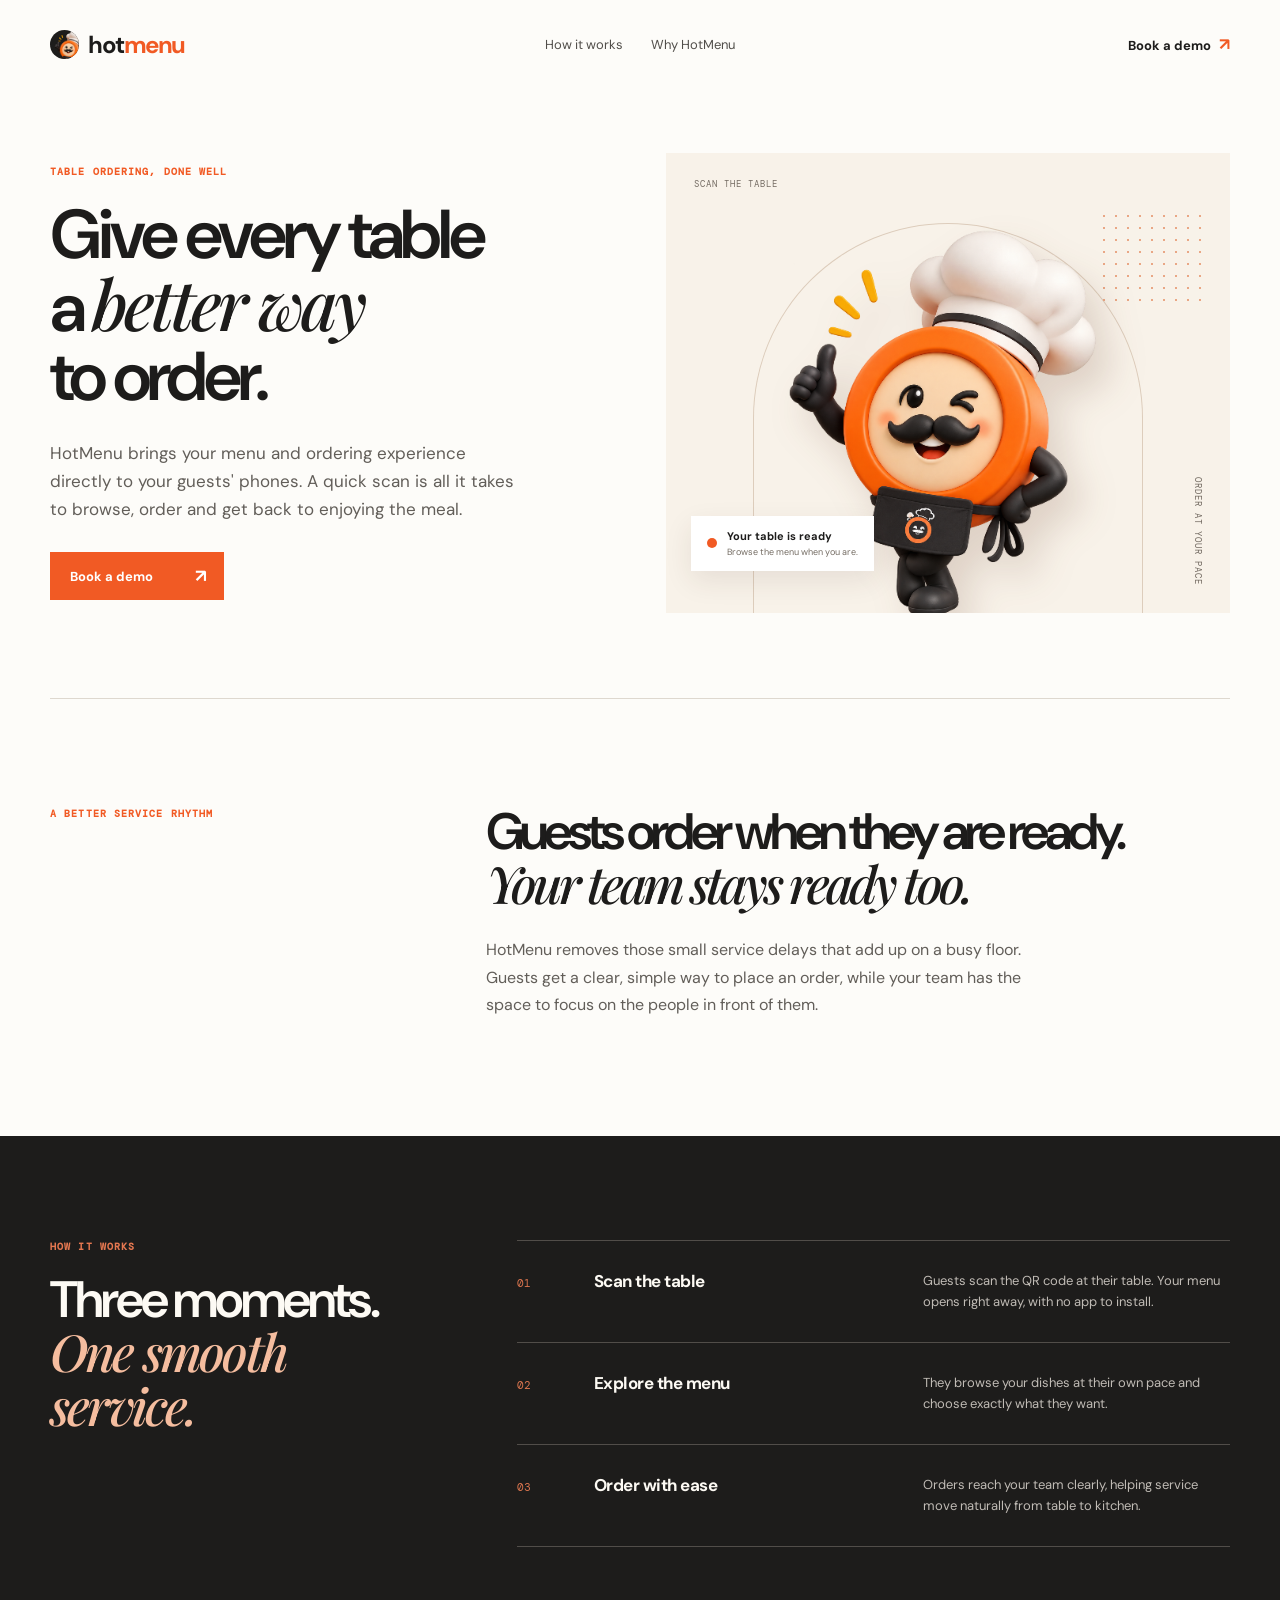
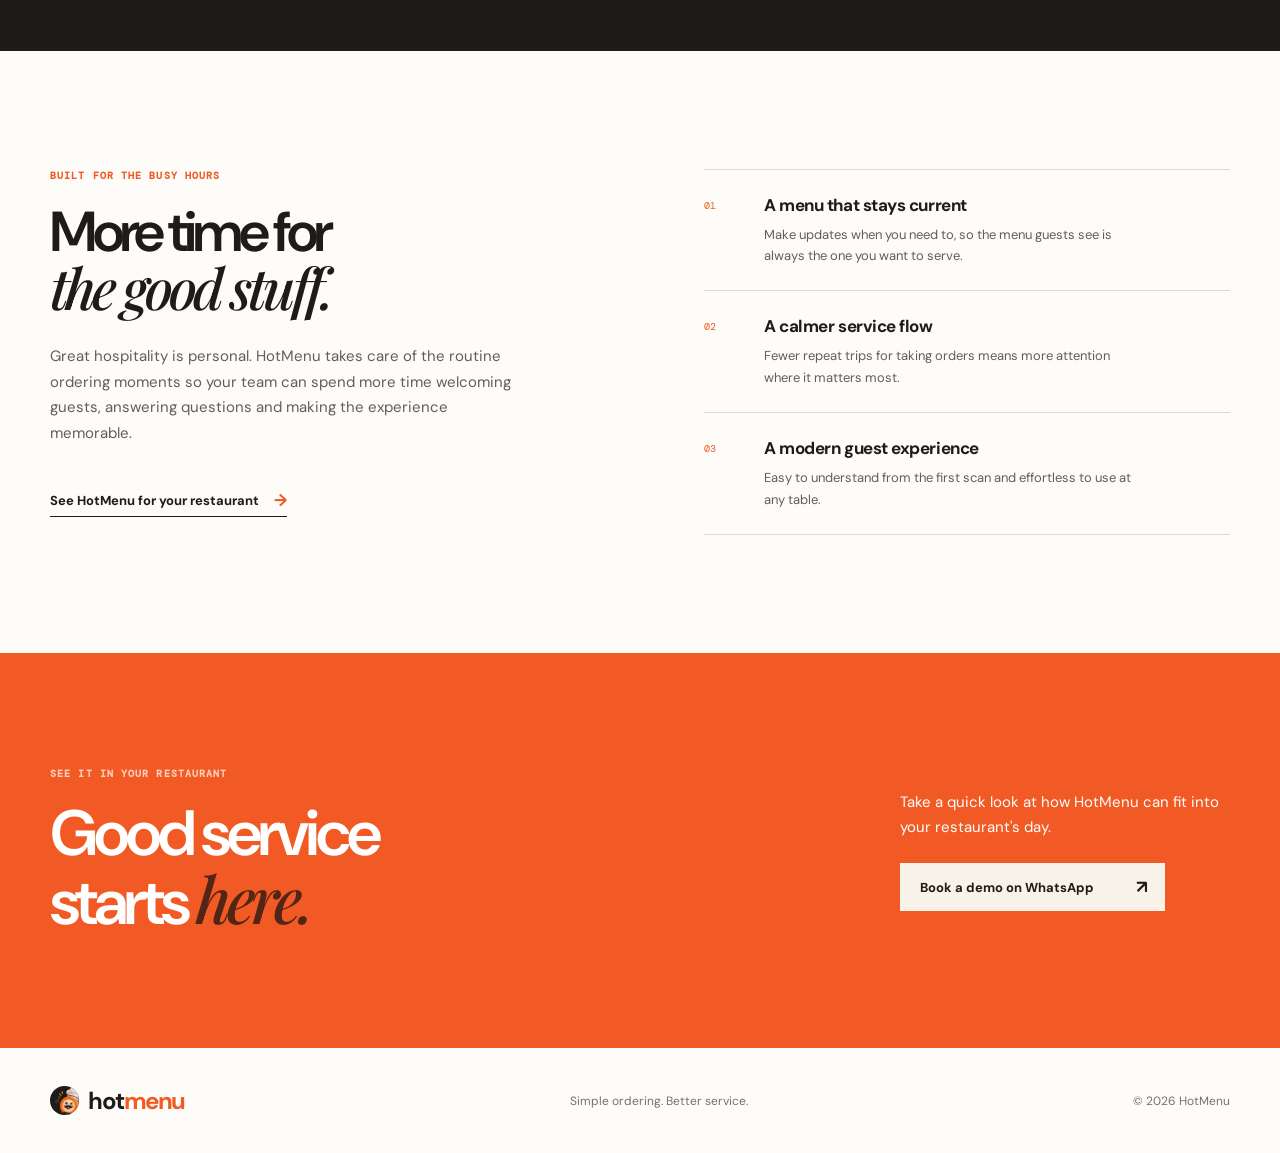
==== index.html @ 8c80491e "First commit of the website" ====
﻿<!doctype html>
<html lang="en">
  <head>
    <meta charset="UTF-8" />
    <meta name="viewport" content="width=device-width, initial-scale=1.0" />
    <meta name="theme-color" content="#f15a24" />
    <meta name="description" content="HotMenu gives restaurants a simpler way to take table orders." />
    <title>HotMenu | Table ordering, made simple</title>
    <link rel="icon" href="favicon_io/favicon.ico" />
    <link rel="apple-touch-icon" href="favicon_io/apple-touch-icon.png" />
    <link rel="stylesheet" href="styles.css" />
  </head>
  <body>
    <header class="site-header">
      <a class="wordmark" href="#top" aria-label="HotMenu home">
        <span class="mark"><img src="favicon_io/android-chrome-192x192.png" alt="" /></span>
        <span>hot<span>menu</span></span>
      </a>
      <nav aria-label="Primary navigation">
        <a href="#how">How it works</a>
        <a href="#why">Why HotMenu</a>
      </nav>
      <a class="nav-cta" href="#demo">Book a demo <span>↗</span></a>
    </header>

    <main id="top">
      <section class="hero wrap">
        <div class="hero-copy">
          <p class="kicker">TABLE ORDERING, DONE WELL</p>
          <h1>Give every table<br />a <i>better way</i><br />to order.</h1>
          <p class="lede">HotMenu brings your menu and ordering experience directly to your guests' phones. A quick scan is all it takes to browse, order and get back to enjoying the meal.</p>
          <a class="button" href="#demo">Book a demo <span>↗</span></a>
        </div>
        <div class="hero-art" aria-label="HotMenu chef mascot">
          <span class="art-label top">SCAN THE TABLE</span>
          <span class="art-label bottom">ORDER AT YOUR PACE</span>
          <div class="arch"></div>
          <div class="dot-grid" aria-hidden="true"></div>
          <img src="favicon_io/android-chrome-512x512.png" alt="" />
          <div class="order-card"><span class="mini-dot"></span><div><b>Your table is ready</b><small>Browse the menu when you are.</small></div></div>
        </div>
      </section>

      <section class="statement wrap">
        <p class="kicker">A BETTER SERVICE RHYTHM</p>
        <div><h2>Guests order when they are ready.<br /><i>Your team stays ready too.</i></h2><p>HotMenu removes those small service delays that add up on a busy floor. Guests get a clear, simple way to place an order, while your team has the space to focus on the people in front of them.</p></div>
      </section>

      <section class="flow" id="how">
        <div class="wrap flow-inner">
          <div class="flow-heading"><p class="kicker">HOW IT WORKS</p><h2>Three moments.<br /><i>One smooth service.</i></h2></div>
          <ol>
            <li><span class="number">01</span><h3>Scan the table</h3><p>Guests scan the QR code at their table. Your menu opens right away, with no app to install.</p></li>
            <li><span class="number">02</span><h3>Explore the menu</h3><p>They browse your dishes at their own pace and choose exactly what they want.</p></li>
            <li><span class="number">03</span><h3>Order with ease</h3><p>Orders reach your team clearly, helping service move naturally from table to kitchen.</p></li>
          </ol>
        </div>
      </section>

      <section class="why wrap" id="why">
        <div class="why-copy"><p class="kicker">BUILT FOR THE BUSY HOURS</p><h2>More time for<br /><i>the good stuff.</i></h2><p>Great hospitality is personal. HotMenu takes care of the routine ordering moments so your team can spend more time welcoming guests, answering questions and making the experience memorable.</p><a class="text-link" href="#demo">See HotMenu for your restaurant <span>→</span></a></div>
        <div class="reason-list">
          <article><span>01</span><div><h3>A menu that stays current</h3><p>Make updates when you need to, so the menu guests see is always the one you want to serve.</p></div></article>
          <article><span>02</span><div><h3>A calmer service flow</h3><p>Fewer repeat trips for taking orders means more attention where it matters most.</p></div></article>
          <article><span>03</span><div><h3>A modern guest experience</h3><p>Easy to understand from the first scan and effortless to use at any table.</p></div></article>
        </div>
      </section>

      <section class="closing" id="demo">
        <div class="wrap closing-inner">
          <div><p class="kicker">SEE IT IN YOUR RESTAURANT</p><h2>Good service<br />starts <i>here.</i></h2></div>
          <div class="closing-action"><p>Take a quick look at how HotMenu can fit into your restaurant's day.</p><a class="button button-cream" href="https://api.whatsapp.com/send?text=Hi%20HotMenu%2C%20I%27d%20like%20to%20book%20a%20demo%20for%20my%20restaurant." target="_blank" rel="noopener">Book a demo on WhatsApp <span>↗</span></a></div>
        </div>
      </section>
    </main>

    <footer class="wrap"><a class="wordmark" href="#top"><span class="mark"><img src="favicon_io/android-chrome-192x192.png" alt="" /></span><span>hot<span>menu</span></span></a><p>Simple ordering. Better service.</p><p>© <span id="year"></span> HotMenu</p></footer>
    <script src="script.js"></script>
  </body>
</html>
---- styles.css ----
﻿@import url('https://fonts.googleapis.com/css2?family=DM+Mono&family=DM+Sans:opsz,wght@9..40,400;9..40,500;9..40,600;9..40,700&family=Playfair+Display:ital,wght@0,500;0,600;1,500;1,600&display=swap');
:root{
    --ink:#1d1c1b;
    --soft-ink:#625e59;
    --orange:#f15a24;
    --orange-dark:#d64616;
    --cream:#f8f2e9;
    --paper:#fdfcf9;
    --line:#ded8cf;
    --mono:'DM Mono',monospace;
    --sans:'DM Sans',Arial,sans-serif;
    --serif:'Playfair Display',Georgia,serif
}
*{box-sizing:border-box}
html{scroll-behavior:smooth}
body{
    margin:0;
    background:var(--paper);
    color:var(--ink);
    font-family:var(--sans);
    font-size:16px
}
.wrap{
    width:min(1180px,calc(100% - 64px));
    margin-inline:auto
}
.site-header{
    width:min(1180px,calc(100% - 64px));
    height:88px;
    margin:auto;
    display:grid;
    grid-template-columns:1fr auto 1fr;
    align-items:center
}
.wordmark{
    display:inline-flex;
    align-items:center;
    gap:9px;
    color:var(--ink);
    font-size:24px;
    font-weight:700;
    letter-spacing:-1.5px;
    text-decoration:none;
    width:max-content
}
.wordmark>span:last-child span{color:var(--orange)}
.mark{
    width:29px;
    height:29px;
    overflow:hidden;
    border-radius:50%;
    background:var(--ink);
    display:grid;
    place-items:center;

}
.mark img{
    width:39px;
    max-width:none;
}.site-header nav{display:flex;gap:28px}.site-header nav a{font-size:13px;color:#514e4a;text-decoration:none}.site-header nav a:hover{color:var(--orange)}.nav-cta{justify-self:end;color:var(--ink);text-decoration:none;font-size:13px;font-weight:700}.nav-cta span{color:var(--orange);font-size:17px;margin-left:5px}.kicker{font-family:var(--mono);font-size:10px;letter-spacing:1.1px;color:var(--orange);font-weight:700;margin:0 0 22px}.hero{min-height:610px;display:grid;grid-template-columns:1fr 1fr;gap:4vw;align-items:center;padding:55px 0 76px}.hero h1,.statement h2,.flow h2,.why h2,.closing h2{margin:0;font-size:clamp(47px,5.4vw,76px);line-height:.99;letter-spacing:-4px;font-weight:600}.hero h1 i,h2 i{font-family:var(--serif);font-weight:500;letter-spacing:-4px}.lede{color:var(--soft-ink);font-size:17px;line-height:1.65;max-width:470px;margin:29px 0}.button{display:inline-flex;align-items:center;justify-content:space-between;gap:42px;padding:15px 17px 15px 20px;background:var(--orange);color:#fff;text-decoration:none;font-size:13px;font-weight:700;transition:background .2s,transform .2s}.button:hover{background:var(--orange-dark);transform:translateY(-2px)}.button span{font-size:18px;line-height:1}.hero-art{height:460px;position:relative;isolation:isolate;overflow:hidden;background:var(--cream)}.arch{height:390px;width:390px;border:1px solid #ddcdbc;border-bottom:0;border-radius:210px 210px 0 0;position:absolute;bottom:0;left:50%;transform:translateX(-50%)}.hero-art img{position:absolute;z-index:2;width:405px;max-width:none;bottom:-10px;left:50%;transform:translateX(-51%);filter:drop-shadow(15px 20px 18px #5f32172b)}.art-label{font-family:var(--mono);font-size:9px;letter-spacing:1px;color:#746c63;position:absolute;z-index:3}.art-label.top{top:25px;left:28px}.art-label.bottom{right:26px;bottom:28px;writing-mode:vertical-rl}.dot-grid{background-image:radial-gradient(#e9a785 1.3px,transparent 1.3px);background-size:12px 12px;width:105px;height:95px;position:absolute;right:27px;top:57px}.order-card{position:absolute;z-index:4;left:25px;bottom:42px;background:#fff;box-shadow:0 10px 28px #3f2a1c18;padding:13px 16px;display:flex;align-items:center;gap:10px}.order-card b,.order-card small{display:block}.order-card b{font-size:11px}.order-card small{font-size:9px;color:#746c63;margin-top:3px}.mini-dot{height:10px;width:10px;border-radius:50%;background:var(--orange)}.statement{padding:108px 0 118px;display:grid;grid-template-columns:1fr 2fr;gap:5vw;border-top:1px solid var(--line)}.statement h2{font-size:clamp(35px,4vw,55px);margin-bottom:24px}.statement>div>p{color:var(--soft-ink);line-height:1.7;max-width:570px;margin:0}.flow{background:var(--ink);color:#fdfaf4;padding:104px 0}.flow-inner{display:grid;grid-template-columns:.82fr 1.55fr;gap:7vw}.flow .kicker{color:#e47750}.flow h2{font-size:clamp(35px,4vw,54px);letter-spacing:-2.8px}.flow h2 i{letter-spacing:-2.8px;color:#f5bd9f}.flow ol{padding:0;margin:0;list-style:none;border-top:1px solid #514d49}.flow li{position:relative;display:grid;grid-template-columns:55px 1fr 1fr;gap:22px;padding:29px 0;border-bottom:1px solid #514d49}.number{font-family:var(--mono);font-size:11px;color:#d9744e;padding-top:6px}.flow h3{font-size:17px;margin:0;letter-spacing:-.5px}.flow li p{font-size:13px;line-height:1.65;margin:0;color:#c0bbb5}.why{padding:118px 0;display:grid;grid-template-columns:1fr 1fr;gap:10vw}.why h2{font-size:clamp(38px,4.4vw,62px);margin-bottom:25px}.why-copy>p:not(.kicker){max-width:465px;color:var(--soft-ink);font-size:15px;line-height:1.7}.text-link{display:inline-flex;gap:15px;align-items:center;margin-top:28px;color:var(--ink);font-size:13px;font-weight:700;text-decoration:none;border-bottom:1px solid var(--ink);padding-bottom:5px}.text-link span{color:var(--orange);font-size:17px}.reason-list{border-top:1px solid var(--line)}.reason-list article{display:grid;grid-template-columns:47px 1fr;gap:13px;padding:24px 0;border-bottom:1px solid var(--line)}.reason-list>article>span{font-family:var(--mono);font-size:10px;color:var(--orange);padding-top:5px}.reason-list h3{font-size:17px;letter-spacing:-.45px;margin:0 0 8px}.reason-list p{font-size:13px;line-height:1.65;color:var(--soft-ink);margin:0;max-width:370px}.closing{background:var(--orange);color:#fff}.closing-inner{min-height:395px;display:flex;justify-content:space-between;align-items:center;gap:8vw}.closing .kicker{color:#fed0bd}.closing h2{font-size:clamp(48px,5vw,70px)}.closing h2 i{color:#522516}.closing-action{max-width:330px}.closing-action p{font-size:15px;line-height:1.65;margin:0 0 24px}.button-cream{background:var(--cream);color:var(--ink)}.button-cream:hover{background:#fff}footer{min-height:105px;display:flex;align-items:center;justify-content:space-between;color:#77716a;font-size:12px}footer p{margin:0}@media(max-width:760px){.wrap,.site-header{width:min(100% - 40px,580px)}.site-header{height:70px;display:flex;justify-content:space-between}.site-header nav{display:none}.wordmark{font-size:22px}.hero{grid-template-columns:1fr;padding:52px 0 66px;gap:46px;min-height:auto}.hero h1,.statement h2,.flow h2,.why h2,.closing h2{letter-spacing:-2.5px}.hero h1 i,h2 i{letter-spacing:-2.5px}.lede{font-size:16px}.hero-art{height:400px}.hero-art img{width:355px}.arch{height:330px;width:330px}.statement{display:block;padding:73px 0}.statement .kicker{margin-bottom:35px}.flow{padding:72px 0}.flow-inner{display:block}.flow-heading{margin-bottom:41px}.flow li{grid-template-columns:40px 1fr;gap:14px}.flow li p{grid-column:2}.why{grid-template-columns:1fr;padding:72px 0;gap:51px}.closing-inner{display:block;padding:68px 0;min-height:0}.closing-action{margin-top:33px}.closing-action p{max-width:290px}footer{min-height:135px;align-items:flex-start;padding:30px 0;flex-wrap:wrap;gap:16px}footer p:nth-of-type(1){width:100%;order:3}}@media(max-width:390px){.hero-art{margin-inline:-20px}.hero h1{font-size:44px}.order-card{left:18px}.art-label.top{left:20px}}
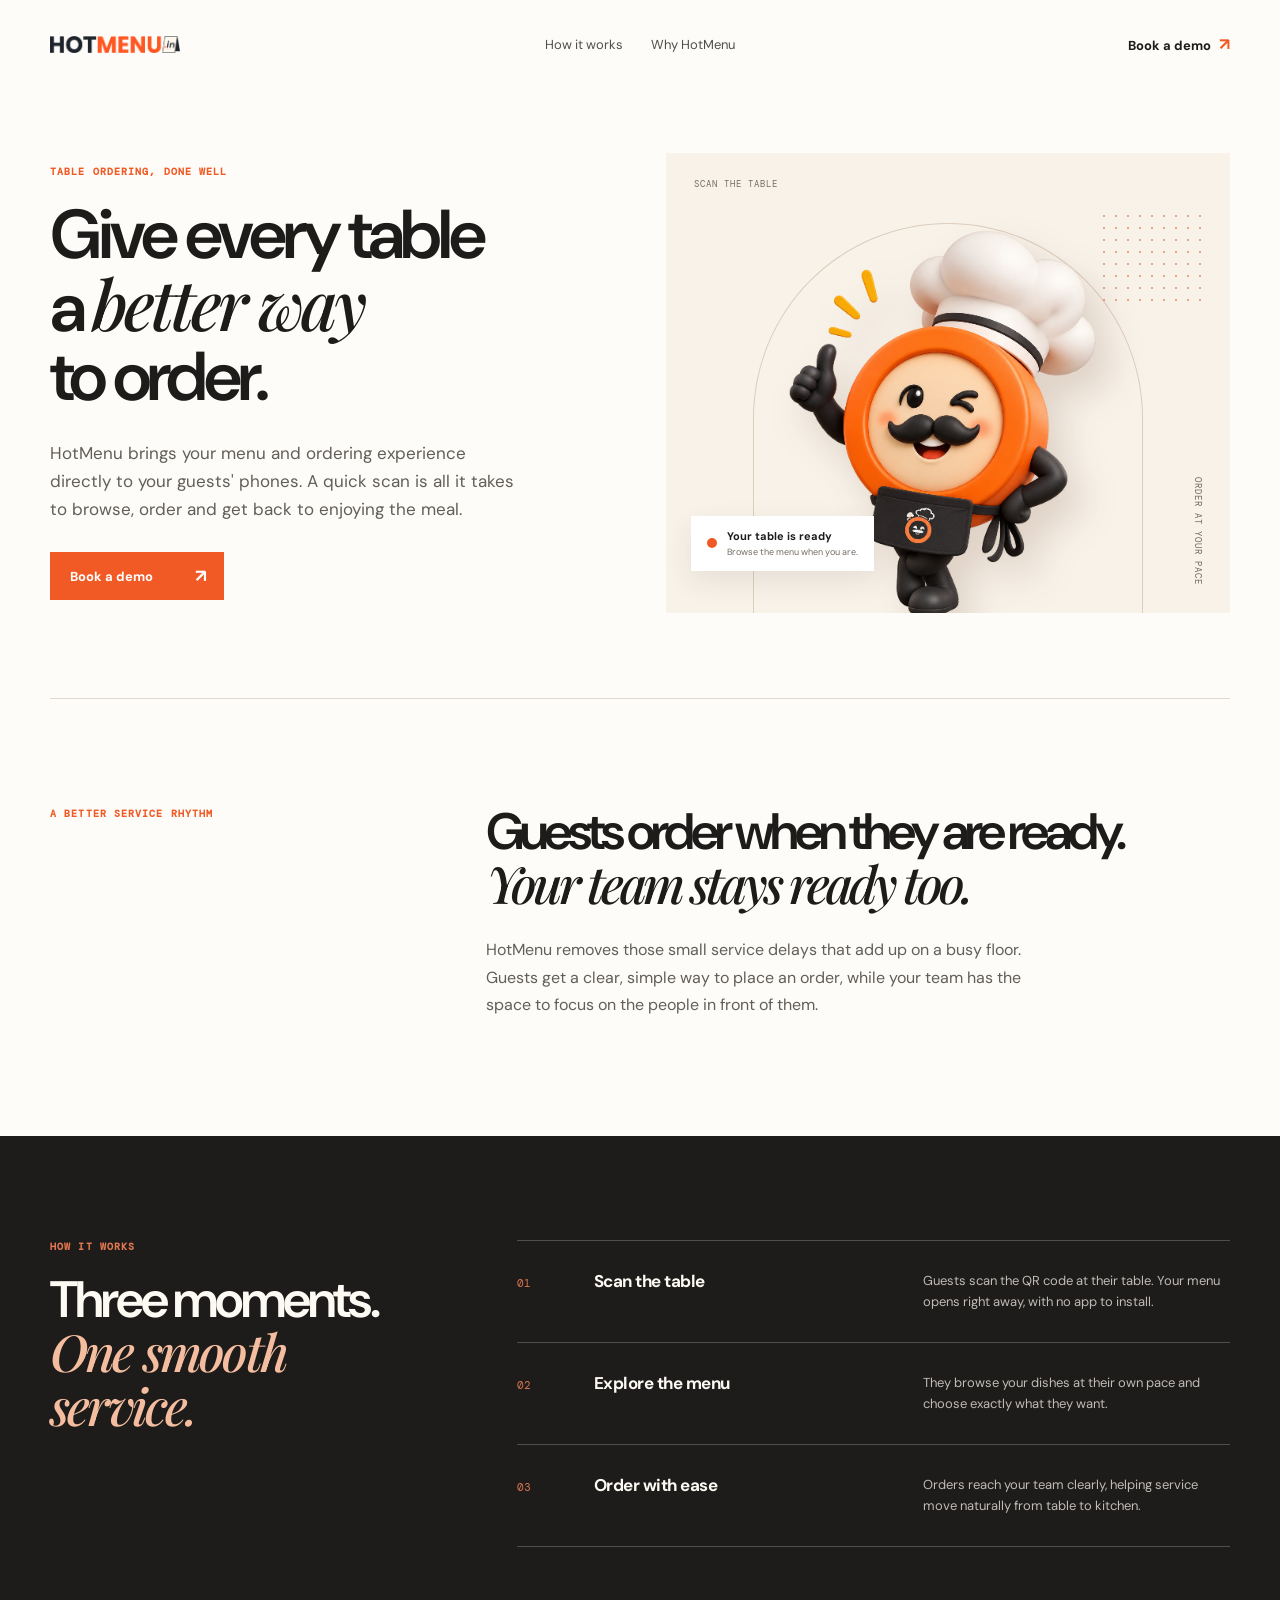
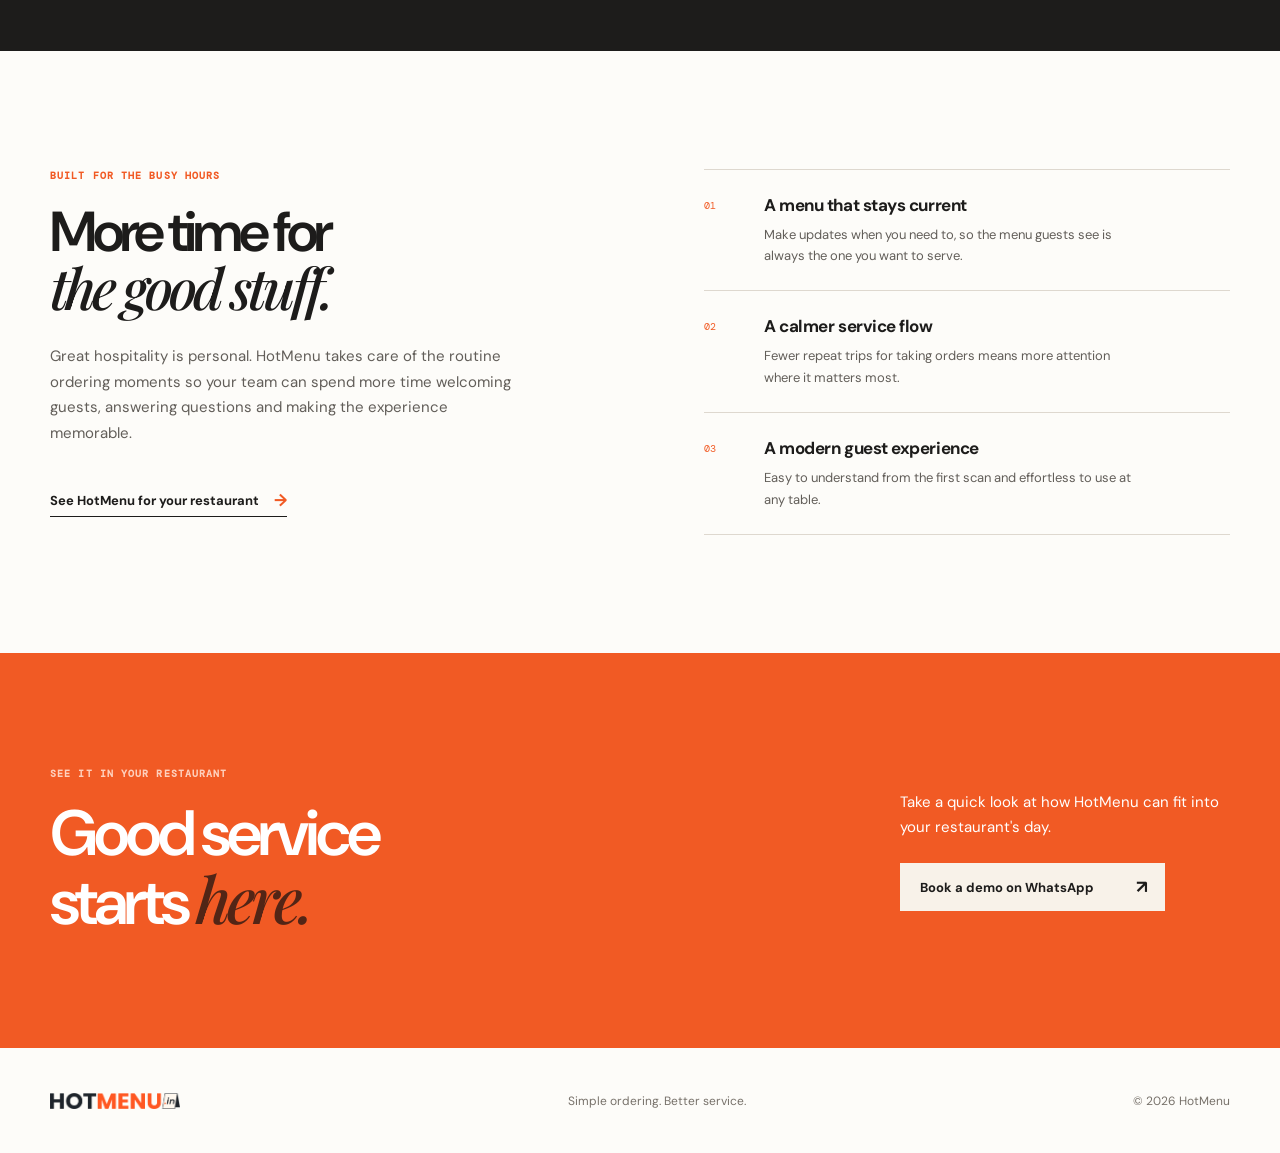
==== commit 012df88a: "Updated the logo in header and footer." ====
--- a/index.html
+++ b/index.html
@@ -1,80 +1,137 @@
 ﻿<!doctype html>
 <html lang="en">
-  <head>
-    <meta charset="UTF-8" />
-    <meta name="viewport" content="width=device-width, initial-scale=1.0" />
-    <meta name="theme-color" content="#f15a24" />
-    <meta name="description" content="HotMenu gives restaurants a simpler way to take table orders." />
-    <title>HotMenu | Table ordering, made simple</title>
-    <link rel="icon" href="favicon_io/favicon.ico" />
-    <link rel="apple-touch-icon" href="favicon_io/apple-touch-icon.png" />
-    <link rel="stylesheet" href="styles.css" />
-  </head>
-  <body>
-    <header class="site-header">
-      <a class="wordmark" href="#top" aria-label="HotMenu home">
-        <span class="mark"><img src="favicon_io/android-chrome-192x192.png" alt="" /></span>
-        <span>hot<span>menu</span></span>
-      </a>
-      <nav aria-label="Primary navigation">
-        <a href="#how">How it works</a>
-        <a href="#why">Why HotMenu</a>
-      </nav>
-      <a class="nav-cta" href="#demo">Book a demo <span>↗</span></a>
-    </header>
 
-    <main id="top">
-      <section class="hero wrap">
-        <div class="hero-copy">
-          <p class="kicker">TABLE ORDERING, DONE WELL</p>
-          <h1>Give every table<br />a <i>better way</i><br />to order.</h1>
-          <p class="lede">HotMenu brings your menu and ordering experience directly to your guests' phones. A quick scan is all it takes to browse, order and get back to enjoying the meal.</p>
-          <a class="button" href="#demo">Book a demo <span>↗</span></a>
+<head>
+  <meta charset="UTF-8" />
+  <meta name="viewport" content="width=device-width, initial-scale=1.0" />
+  <meta name="theme-color" content="#f15a24" />
+  <meta name="description" content="HotMenu gives restaurants a simpler way to take table orders." />
+  <title>HotMenu | Table ordering, made simple</title>
+  <link rel="icon" href="favicon_io/favicon.ico" />
+  <link rel="apple-touch-icon" href="favicon_io/apple-touch-icon.png" />
+  <link rel="stylesheet" href="styles.css" />
+</head>
+
+<body>
+  <header class="site-header">
+    <a class="wordmark" href="#top" aria-label="HotMenu home">
+      <!-- <span class="mark"><img src="favicon_io/android-chrome-192x192.png" alt="" /></span> -->
+      <span><img src="favicon_io/hotmenu.png" class="hotmenu_logo" alt="HOTMENU"></span>
+      <!-- <span>HOT<span>MENU.in</span></span> -->
+    </a>
+    <nav aria-label="Primary navigation">
+      <a href="#how">How it works</a>
+      <a href="#why">Why HotMenu</a>
+    </nav>
+    <a class="nav-cta" href="#demo">Book a demo <span>↗</span></a>
+  </header>
+
+  <main id="top">
+    <section class="hero wrap">
+      <div class="hero-copy">
+        <p class="kicker">TABLE ORDERING, DONE WELL</p>
+        <h1>Give every table<br />a <i>better way</i><br />to order.</h1>
+        <p class="lede">HotMenu brings your menu and ordering experience directly to your guests' phones. A quick scan
+          is all it takes to browse, order and get back to enjoying the meal.</p>
+        <a class="button" href="#demo">Book a demo <span>↗</span></a>
+      </div>
+      <div class="hero-art" aria-label="HotMenu chef mascot">
+        <span class="art-label top">SCAN THE TABLE</span>
+        <span class="art-label bottom">ORDER AT YOUR PACE</span>
+        <div class="arch"></div>
+        <div class="dot-grid" aria-hidden="true"></div>
+        <img src="favicon_io/android-chrome-512x512.png" alt="" />
+        <div class="order-card"><span class="mini-dot"></span>
+          <div><b>Your table is ready</b><small>Browse the menu when you are.</small></div>
         </div>
-        <div class="hero-art" aria-label="HotMenu chef mascot">
-          <span class="art-label top">SCAN THE TABLE</span>
-          <span class="art-label bottom">ORDER AT YOUR PACE</span>
-          <div class="arch"></div>
-          <div class="dot-grid" aria-hidden="true"></div>
-          <img src="favicon_io/android-chrome-512x512.png" alt="" />
-          <div class="order-card"><span class="mini-dot"></span><div><b>Your table is ready</b><small>Browse the menu when you are.</small></div></div>
+      </div>
+    </section>
+
+    <section class="statement wrap">
+      <p class="kicker">A BETTER SERVICE RHYTHM</p>
+      <div>
+        <h2>Guests order when they are ready.<br /><i>Your team stays ready too.</i></h2>
+        <p>HotMenu removes those small service delays that add up on a busy floor. Guests get a clear, simple way to
+          place an order, while your team has the space to focus on the people in front of them.</p>
+      </div>
+    </section>
+
+    <section class="flow" id="how">
+      <div class="wrap flow-inner">
+        <div class="flow-heading">
+          <p class="kicker">HOW IT WORKS</p>
+          <h2>Three moments.<br /><i>One smooth service.</i></h2>
         </div>
-      </section>
+        <ol>
+          <li><span class="number">01</span>
+            <h3>Scan the table</h3>
+            <p>Guests scan the QR code at their table. Your menu opens right away, with no app to install.</p>
+          </li>
+          <li><span class="number">02</span>
+            <h3>Explore the menu</h3>
+            <p>They browse your dishes at their own pace and choose exactly what they want.</p>
+          </li>
+          <li><span class="number">03</span>
+            <h3>Order with ease</h3>
+            <p>Orders reach your team clearly, helping service move naturally from table to kitchen.</p>
+          </li>
+        </ol>
+      </div>
+    </section>
 
-      <section class="statement wrap">
-        <p class="kicker">A BETTER SERVICE RHYTHM</p>
-        <div><h2>Guests order when they are ready.<br /><i>Your team stays ready too.</i></h2><p>HotMenu removes those small service delays that add up on a busy floor. Guests get a clear, simple way to place an order, while your team has the space to focus on the people in front of them.</p></div>
-      </section>
+    <section class="why wrap" id="why">
+      <div class="why-copy">
+        <p class="kicker">BUILT FOR THE BUSY HOURS</p>
+        <h2>More time for<br /><i>the good stuff.</i></h2>
+        <p>Great hospitality is personal. HotMenu takes care of the routine ordering moments so your team can spend more
+          time welcoming guests, answering questions and making the experience memorable.</p><a class="text-link"
+          href="#demo">See HotMenu for your restaurant <span>→</span></a>
+      </div>
+      <div class="reason-list">
+        <article><span>01</span>
+          <div>
+            <h3>A menu that stays current</h3>
+            <p>Make updates when you need to, so the menu guests see is always the one you want to serve.</p>
+          </div>
+        </article>
+        <article><span>02</span>
+          <div>
+            <h3>A calmer service flow</h3>
+            <p>Fewer repeat trips for taking orders means more attention where it matters most.</p>
+          </div>
+        </article>
+        <article><span>03</span>
+          <div>
+            <h3>A modern guest experience</h3>
+            <p>Easy to understand from the first scan and effortless to use at any table.</p>
+          </div>
+        </article>
+      </div>
+    </section>
 
-      <section class="flow" id="how">
-        <div class="wrap flow-inner">
-          <div class="flow-heading"><p class="kicker">HOW IT WORKS</p><h2>Three moments.<br /><i>One smooth service.</i></h2></div>
-          <ol>
-            <li><span class="number">01</span><h3>Scan the table</h3><p>Guests scan the QR code at their table. Your menu opens right away, with no app to install.</p></li>
-            <li><span class="number">02</span><h3>Explore the menu</h3><p>They browse your dishes at their own pace and choose exactly what they want.</p></li>
-            <li><span class="number">03</span><h3>Order with ease</h3><p>Orders reach your team clearly, helping service move naturally from table to kitchen.</p></li>
-          </ol>
+    <section class="closing" id="demo">
+      <div class="wrap closing-inner">
+        <div>
+          <p class="kicker">SEE IT IN YOUR RESTAURANT</p>
+          <h2>Good service<br />starts <i>here.</i></h2>
         </div>
-      </section>
+        <div class="closing-action">
+          <p>Take a quick look at how HotMenu can fit into your restaurant's day.</p><a class="button button-cream"
+            href="https://api.whatsapp.com/send?text=Hi%20HotMenu%2C%20I%27d%20like%20to%20book%20a%20demo%20for%20my%20restaurant."
+            target="_blank" rel="noopener">Book a demo on WhatsApp <span>↗</span></a>
+        </div>
+      </div>
+    </section>
+  </main>
 
-      <section class="why wrap" id="why">
-        <div class="why-copy"><p class="kicker">BUILT FOR THE BUSY HOURS</p><h2>More time for<br /><i>the good stuff.</i></h2><p>Great hospitality is personal. HotMenu takes care of the routine ordering moments so your team can spend more time welcoming guests, answering questions and making the experience memorable.</p><a class="text-link" href="#demo">See HotMenu for your restaurant <span>→</span></a></div>
-        <div class="reason-list">
-          <article><span>01</span><div><h3>A menu that stays current</h3><p>Make updates when you need to, so the menu guests see is always the one you want to serve.</p></div></article>
-          <article><span>02</span><div><h3>A calmer service flow</h3><p>Fewer repeat trips for taking orders means more attention where it matters most.</p></div></article>
-          <article><span>03</span><div><h3>A modern guest experience</h3><p>Easy to understand from the first scan and effortless to use at any table.</p></div></article>
-        </div>
-      </section>
+  <footer class="wrap">
+    <a class="wordmark" href="#top">
+      <span><img src="favicon_io/hotmenu.png" class="hotmenu_logo" alt="HOTMENU"></span>
+    </a>
+    <p>Simple ordering. Better service.</p>
+    <p>© <span id="year"></span> HotMenu</p>
+  </footer>
+  <script src="script.js"></script>
+</body>
 
-      <section class="closing" id="demo">
-        <div class="wrap closing-inner">
-          <div><p class="kicker">SEE IT IN YOUR RESTAURANT</p><h2>Good service<br />starts <i>here.</i></h2></div>
-          <div class="closing-action"><p>Take a quick look at how HotMenu can fit into your restaurant's day.</p><a class="button button-cream" href="https://api.whatsapp.com/send?text=Hi%20HotMenu%2C%20I%27d%20like%20to%20book%20a%20demo%20for%20my%20restaurant." target="_blank" rel="noopener">Book a demo on WhatsApp <span>↗</span></a></div>
-        </div>
-      </section>
-    </main>
-
-    <footer class="wrap"><a class="wordmark" href="#top"><span class="mark"><img src="favicon_io/android-chrome-192x192.png" alt="" /></span><span>hot<span>menu</span></span></a><p>Simple ordering. Better service.</p><p>© <span id="year"></span> HotMenu</p></footer>
-    <script src="script.js"></script>
-  </body>
-</html>
+</html>
--- a/styles.css
+++ b/styles.css
@@ -1,62 +1,623 @@
 ﻿@import url('https://fonts.googleapis.com/css2?family=DM+Mono&family=DM+Sans:opsz,wght@9..40,400;9..40,500;9..40,600;9..40,700&family=Playfair+Display:ital,wght@0,500;0,600;1,500;1,600&display=swap');
-:root{
-    --ink:#1d1c1b;
-    --soft-ink:#625e59;
-    --orange:#f15a24;
-    --orange-dark:#d64616;
-    --cream:#f8f2e9;
-    --paper:#fdfcf9;
-    --line:#ded8cf;
-    --mono:'DM Mono',monospace;
-    --sans:'DM Sans',Arial,sans-serif;
-    --serif:'Playfair Display',Georgia,serif
-}
-*{box-sizing:border-box}
-html{scroll-behavior:smooth}
-body{
-    margin:0;
-    background:var(--paper);
-    color:var(--ink);
-    font-family:var(--sans);
-    font-size:16px
-}
-.wrap{
-    width:min(1180px,calc(100% - 64px));
-    margin-inline:auto
-}
-.site-header{
-    width:min(1180px,calc(100% - 64px));
-    height:88px;
-    margin:auto;
-    display:grid;
-    grid-template-columns:1fr auto 1fr;
-    align-items:center
-}
-.wordmark{
-    display:inline-flex;
-    align-items:center;
-    gap:9px;
-    color:var(--ink);
-    font-size:24px;
-    font-weight:700;
-    letter-spacing:-1.5px;
-    text-decoration:none;
-    width:max-content
-}
-.wordmark>span:last-child span{color:var(--orange)}
-.mark{
-    width:29px;
-    height:29px;
-    overflow:hidden;
-    border-radius:50%;
-    background:var(--ink);
-    display:grid;
-    place-items:center;
-
-}
-.mark img{
-    width:39px;
-    max-width:none;
-}.site-header nav{display:flex;gap:28px}.site-header nav a{font-size:13px;color:#514e4a;text-decoration:none}.site-header nav a:hover{color:var(--orange)}.nav-cta{justify-self:end;color:var(--ink);text-decoration:none;font-size:13px;font-weight:700}.nav-cta span{color:var(--orange);font-size:17px;margin-left:5px}.kicker{font-family:var(--mono);font-size:10px;letter-spacing:1.1px;color:var(--orange);font-weight:700;margin:0 0 22px}.hero{min-height:610px;display:grid;grid-template-columns:1fr 1fr;gap:4vw;align-items:center;padding:55px 0 76px}.hero h1,.statement h2,.flow h2,.why h2,.closing h2{margin:0;font-size:clamp(47px,5.4vw,76px);line-height:.99;letter-spacing:-4px;font-weight:600}.hero h1 i,h2 i{font-family:var(--serif);font-weight:500;letter-spacing:-4px}.lede{color:var(--soft-ink);font-size:17px;line-height:1.65;max-width:470px;margin:29px 0}.button{display:inline-flex;align-items:center;justify-content:space-between;gap:42px;padding:15px 17px 15px 20px;background:var(--orange);color:#fff;text-decoration:none;font-size:13px;font-weight:700;transition:background .2s,transform .2s}.button:hover{background:var(--orange-dark);transform:translateY(-2px)}.button span{font-size:18px;line-height:1}.hero-art{height:460px;position:relative;isolation:isolate;overflow:hidden;background:var(--cream)}.arch{height:390px;width:390px;border:1px solid #ddcdbc;border-bottom:0;border-radius:210px 210px 0 0;position:absolute;bottom:0;left:50%;transform:translateX(-50%)}.hero-art img{position:absolute;z-index:2;width:405px;max-width:none;bottom:-10px;left:50%;transform:translateX(-51%);filter:drop-shadow(15px 20px 18px #5f32172b)}.art-label{font-family:var(--mono);font-size:9px;letter-spacing:1px;color:#746c63;position:absolute;z-index:3}.art-label.top{top:25px;left:28px}.art-label.bottom{right:26px;bottom:28px;writing-mode:vertical-rl}.dot-grid{background-image:radial-gradient(#e9a785 1.3px,transparent 1.3px);background-size:12px 12px;width:105px;height:95px;position:absolute;right:27px;top:57px}.order-card{position:absolute;z-index:4;left:25px;bottom:42px;background:#fff;box-shadow:0 10px 28px #3f2a1c18;padding:13px 16px;display:flex;align-items:center;gap:10px}.order-card b,.order-card small{display:block}.order-card b{font-size:11px}.order-card small{font-size:9px;color:#746c63;margin-top:3px}.mini-dot{height:10px;width:10px;border-radius:50%;background:var(--orange)}.statement{padding:108px 0 118px;display:grid;grid-template-columns:1fr 2fr;gap:5vw;border-top:1px solid var(--line)}.statement h2{font-size:clamp(35px,4vw,55px);margin-bottom:24px}.statement>div>p{color:var(--soft-ink);line-height:1.7;max-width:570px;margin:0}.flow{background:var(--ink);color:#fdfaf4;padding:104px 0}.flow-inner{display:grid;grid-template-columns:.82fr 1.55fr;gap:7vw}.flow .kicker{color:#e47750}.flow h2{font-size:clamp(35px,4vw,54px);letter-spacing:-2.8px}.flow h2 i{letter-spacing:-2.8px;color:#f5bd9f}.flow ol{padding:0;margin:0;list-style:none;border-top:1px solid #514d49}.flow li{position:relative;display:grid;grid-template-columns:55px 1fr 1fr;gap:22px;padding:29px 0;border-bottom:1px solid #514d49}.number{font-family:var(--mono);font-size:11px;color:#d9744e;padding-top:6px}.flow h3{font-size:17px;margin:0;letter-spacing:-.5px}.flow li p{font-size:13px;line-height:1.65;margin:0;color:#c0bbb5}.why{padding:118px 0;display:grid;grid-template-columns:1fr 1fr;gap:10vw}.why h2{font-size:clamp(38px,4.4vw,62px);margin-bottom:25px}.why-copy>p:not(.kicker){max-width:465px;color:var(--soft-ink);font-size:15px;line-height:1.7}.text-link{display:inline-flex;gap:15px;align-items:center;margin-top:28px;color:var(--ink);font-size:13px;font-weight:700;text-decoration:none;border-bottom:1px solid var(--ink);padding-bottom:5px}.text-link span{color:var(--orange);font-size:17px}.reason-list{border-top:1px solid var(--line)}.reason-list article{display:grid;grid-template-columns:47px 1fr;gap:13px;padding:24px 0;border-bottom:1px solid var(--line)}.reason-list>article>span{font-family:var(--mono);font-size:10px;color:var(--orange);padding-top:5px}.reason-list h3{font-size:17px;letter-spacing:-.45px;margin:0 0 8px}.reason-list p{font-size:13px;line-height:1.65;color:var(--soft-ink);margin:0;max-width:370px}.closing{background:var(--orange);color:#fff}.closing-inner{min-height:395px;display:flex;justify-content:space-between;align-items:center;gap:8vw}.closing .kicker{color:#fed0bd}.closing h2{font-size:clamp(48px,5vw,70px)}.closing h2 i{color:#522516}.closing-action{max-width:330px}.closing-action p{font-size:15px;line-height:1.65;margin:0 0 24px}.button-cream{background:var(--cream);color:var(--ink)}.button-cream:hover{background:#fff}footer{min-height:105px;display:flex;align-items:center;justify-content:space-between;color:#77716a;font-size:12px}footer p{margin:0}@media(max-width:760px){.wrap,.site-header{width:min(100% - 40px,580px)}.site-header{height:70px;display:flex;justify-content:space-between}.site-header nav{display:none}.wordmark{font-size:22px}.hero{grid-template-columns:1fr;padding:52px 0 66px;gap:46px;min-height:auto}.hero h1,.statement h2,.flow h2,.why h2,.closing h2{letter-spacing:-2.5px}.hero h1 i,h2 i{letter-spacing:-2.5px}.lede{font-size:16px}.hero-art{height:400px}.hero-art img{width:355px}.arch{height:330px;width:330px}.statement{display:block;padding:73px 0}.statement .kicker{margin-bottom:35px}.flow{padding:72px 0}.flow-inner{display:block}.flow-heading{margin-bottom:41px}.flow li{grid-template-columns:40px 1fr;gap:14px}.flow li p{grid-column:2}.why{grid-template-columns:1fr;padding:72px 0;gap:51px}.closing-inner{display:block;padding:68px 0;min-height:0}.closing-action{margin-top:33px}.closing-action p{max-width:290px}footer{min-height:135px;align-items:flex-start;padding:30px 0;flex-wrap:wrap;gap:16px}footer p:nth-of-type(1){width:100%;order:3}}@media(max-width:390px){.hero-art{margin-inline:-20px}.hero h1{font-size:44px}.order-card{left:18px}.art-label.top{left:20px}}
-
-
+
+:root {
+    --ink: #1d1c1b;
+    --soft-ink: #625e59;
+    --orange: #f15a24;
+    --orange-dark: #d64616;
+    --cream: #f8f2e9;
+    --paper: #fdfcf9;
+    --line: #ded8cf;
+    --mono: 'DM Mono', monospace;
+    --sans: 'DM Sans', Arial, sans-serif;
+    --serif: 'Playfair Display', Georgia, serif
+}
+
+* {
+    box-sizing: border-box
+}
+
+html {
+    scroll-behavior: smooth
+}
+
+body {
+    margin: 0;
+    background: var(--paper);
+    color: var(--ink);
+    font-family: var(--sans);
+    font-size: 16px
+}
+
+.wrap {
+    width: min(1180px, calc(100% - 64px));
+    margin-inline: auto
+}
+
+.site-header {
+    width: min(1180px, calc(100% - 64px));
+    height: 88px;
+    margin: auto;
+    display: grid;
+    grid-template-columns: 1fr auto 1fr;
+    align-items: center
+}
+
+.wordmark {
+    display: inline-flex;
+    align-items: center;
+    gap: 9px;
+    color: var(--ink);
+    font-size: 24px;
+    font-weight: 700;
+    letter-spacing: -1.5px;
+    text-decoration: none;
+    width: max-content
+}
+
+.wordmark>span:last-child span {
+    color: var(--orange)
+}
+
+.mark {
+    width: 29px;
+    height: 29px;
+    overflow: hidden;
+    border-radius: 50%;
+    background: var(--ink);
+    display: grid;
+    place-items: center;
+
+}
+
+.mark img {
+    width: 39px;
+    max-width: none;
+}
+
+.hotmenu_logo {
+    max-width: 130px;
+}
+
+.site-header nav {
+    display: flex;
+    gap: 28px
+}
+
+.site-header nav a {
+    font-size: 13px;
+    color: #514e4a;
+    text-decoration: none
+}
+
+.site-header nav a:hover {
+    color: var(--orange)
+}
+
+.nav-cta {
+    justify-self: end;
+    color: var(--ink);
+    text-decoration: none;
+    font-size: 13px;
+    font-weight: 700
+}
+
+.nav-cta span {
+    color: var(--orange);
+    font-size: 17px;
+    margin-left: 5px
+}
+
+.kicker {
+    font-family: var(--mono);
+    font-size: 10px;
+    letter-spacing: 1.1px;
+    color: var(--orange);
+    font-weight: 700;
+    margin: 0 0 22px
+}
+
+.hero {
+    min-height: 610px;
+    display: grid;
+    grid-template-columns: 1fr 1fr;
+    gap: 4vw;
+    align-items: center;
+    padding: 55px 0 76px
+}
+
+.hero h1,
+.statement h2,
+.flow h2,
+.why h2,
+.closing h2 {
+    margin: 0;
+    font-size: clamp(47px, 5.4vw, 76px);
+    line-height: .99;
+    letter-spacing: -4px;
+    font-weight: 600
+}
+
+.hero h1 i,
+h2 i {
+    font-family: var(--serif);
+    font-weight: 500;
+    letter-spacing: -4px
+}
+
+.lede {
+    color: var(--soft-ink);
+    font-size: 17px;
+    line-height: 1.65;
+    max-width: 470px;
+    margin: 29px 0
+}
+
+.button {
+    display: inline-flex;
+    align-items: center;
+    justify-content: space-between;
+    gap: 42px;
+    padding: 15px 17px 15px 20px;
+    background: var(--orange);
+    color: #fff;
+    text-decoration: none;
+    font-size: 13px;
+    font-weight: 700;
+    transition: background .2s, transform .2s
+}
+
+.button:hover {
+    background: var(--orange-dark);
+    transform: translateY(-2px)
+}
+
+.button span {
+    font-size: 18px;
+    line-height: 1
+}
+
+.hero-art {
+    height: 460px;
+    position: relative;
+    isolation: isolate;
+    overflow: hidden;
+    background: var(--cream)
+}
+
+.arch {
+    height: 390px;
+    width: 390px;
+    border: 1px solid #ddcdbc;
+    border-bottom: 0;
+    border-radius: 210px 210px 0 0;
+    position: absolute;
+    bottom: 0;
+    left: 50%;
+    transform: translateX(-50%)
+}
+
+.hero-art img {
+    position: absolute;
+    z-index: 2;
+    width: 405px;
+    max-width: none;
+    bottom: -10px;
+    left: 50%;
+    transform: translateX(-51%);
+    filter: drop-shadow(15px 20px 18px #5f32172b)
+}
+
+.art-label {
+    font-family: var(--mono);
+    font-size: 9px;
+    letter-spacing: 1px;
+    color: #746c63;
+    position: absolute;
+    z-index: 3
+}
+
+.art-label.top {
+    top: 25px;
+    left: 28px
+}
+
+.art-label.bottom {
+    right: 26px;
+    bottom: 28px;
+    writing-mode: vertical-rl
+}
+
+.dot-grid {
+    background-image: radial-gradient(#e9a785 1.3px, transparent 1.3px);
+    background-size: 12px 12px;
+    width: 105px;
+    height: 95px;
+    position: absolute;
+    right: 27px;
+    top: 57px
+}
+
+.order-card {
+    position: absolute;
+    z-index: 4;
+    left: 25px;
+    bottom: 42px;
+    background: #fff;
+    box-shadow: 0 10px 28px #3f2a1c18;
+    padding: 13px 16px;
+    display: flex;
+    align-items: center;
+    gap: 10px
+}
+
+.order-card b,
+.order-card small {
+    display: block
+}
+
+.order-card b {
+    font-size: 11px
+}
+
+.order-card small {
+    font-size: 9px;
+    color: #746c63;
+    margin-top: 3px
+}
+
+.mini-dot {
+    height: 10px;
+    width: 10px;
+    border-radius: 50%;
+    background: var(--orange)
+}
+
+.statement {
+    padding: 108px 0 118px;
+    display: grid;
+    grid-template-columns: 1fr 2fr;
+    gap: 5vw;
+    border-top: 1px solid var(--line)
+}
+
+.statement h2 {
+    font-size: clamp(35px, 4vw, 55px);
+    margin-bottom: 24px
+}
+
+.statement>div>p {
+    color: var(--soft-ink);
+    line-height: 1.7;
+    max-width: 570px;
+    margin: 0
+}
+
+.flow {
+    background: var(--ink);
+    color: #fdfaf4;
+    padding: 104px 0
+}
+
+.flow-inner {
+    display: grid;
+    grid-template-columns: .82fr 1.55fr;
+    gap: 7vw
+}
+
+.flow .kicker {
+    color: #e47750
+}
+
+.flow h2 {
+    font-size: clamp(35px, 4vw, 54px);
+    letter-spacing: -2.8px
+}
+
+.flow h2 i {
+    letter-spacing: -2.8px;
+    color: #f5bd9f
+}
+
+.flow ol {
+    padding: 0;
+    margin: 0;
+    list-style: none;
+    border-top: 1px solid #514d49
+}
+
+.flow li {
+    position: relative;
+    display: grid;
+    grid-template-columns: 55px 1fr 1fr;
+    gap: 22px;
+    padding: 29px 0;
+    border-bottom: 1px solid #514d49
+}
+
+.number {
+    font-family: var(--mono);
+    font-size: 11px;
+    color: #d9744e;
+    padding-top: 6px
+}
+
+.flow h3 {
+    font-size: 17px;
+    margin: 0;
+    letter-spacing: -.5px
+}
+
+.flow li p {
+    font-size: 13px;
+    line-height: 1.65;
+    margin: 0;
+    color: #c0bbb5
+}
+
+.why {
+    padding: 118px 0;
+    display: grid;
+    grid-template-columns: 1fr 1fr;
+    gap: 10vw
+}
+
+.why h2 {
+    font-size: clamp(38px, 4.4vw, 62px);
+    margin-bottom: 25px
+}
+
+.why-copy>p:not(.kicker) {
+    max-width: 465px;
+    color: var(--soft-ink);
+    font-size: 15px;
+    line-height: 1.7
+}
+
+.text-link {
+    display: inline-flex;
+    gap: 15px;
+    align-items: center;
+    margin-top: 28px;
+    color: var(--ink);
+    font-size: 13px;
+    font-weight: 700;
+    text-decoration: none;
+    border-bottom: 1px solid var(--ink);
+    padding-bottom: 5px
+}
+
+.text-link span {
+    color: var(--orange);
+    font-size: 17px
+}
+
+.reason-list {
+    border-top: 1px solid var(--line)
+}
+
+.reason-list article {
+    display: grid;
+    grid-template-columns: 47px 1fr;
+    gap: 13px;
+    padding: 24px 0;
+    border-bottom: 1px solid var(--line)
+}
+
+.reason-list>article>span {
+    font-family: var(--mono);
+    font-size: 10px;
+    color: var(--orange);
+    padding-top: 5px
+}
+
+.reason-list h3 {
+    font-size: 17px;
+    letter-spacing: -.45px;
+    margin: 0 0 8px
+}
+
+.reason-list p {
+    font-size: 13px;
+    line-height: 1.65;
+    color: var(--soft-ink);
+    margin: 0;
+    max-width: 370px
+}
+
+.closing {
+    background: var(--orange);
+    color: #fff
+}
+
+.closing-inner {
+    min-height: 395px;
+    display: flex;
+    justify-content: space-between;
+    align-items: center;
+    gap: 8vw
+}
+
+.closing .kicker {
+    color: #fed0bd
+}
+
+.closing h2 {
+    font-size: clamp(48px, 5vw, 70px)
+}
+
+.closing h2 i {
+    color: #522516
+}
+
+.closing-action {
+    max-width: 330px
+}
+
+.closing-action p {
+    font-size: 15px;
+    line-height: 1.65;
+    margin: 0 0 24px
+}
+
+.button-cream {
+    background: var(--cream);
+    color: var(--ink)
+}
+
+.button-cream:hover {
+    background: #fff
+}
+
+footer {
+    min-height: 105px;
+    display: flex;
+    align-items: center;
+    justify-content: space-between;
+    color: #77716a;
+    font-size: 12px
+}
+
+footer p {
+    margin: 0
+}
+
+@media(max-width:760px) {
+
+    .wrap,
+    .site-header {
+        width: min(100% - 40px, 580px)
+    }
+
+    .site-header {
+        height: 70px;
+        display: flex;
+        justify-content: space-between
+    }
+
+    .site-header nav {
+        display: none
+    }
+
+    .wordmark {
+        font-size: 22px
+    }
+
+    .hero {
+        grid-template-columns: 1fr;
+        padding: 52px 0 66px;
+        gap: 46px;
+        min-height: auto
+    }
+
+    .hero h1,
+    .statement h2,
+    .flow h2,
+    .why h2,
+    .closing h2 {
+        letter-spacing: -2.5px
+    }
+
+    .hero h1 i,
+    h2 i {
+        letter-spacing: -2.5px
+    }
+
+    .lede {
+        font-size: 16px
+    }
+
+    .hero-art {
+        height: 400px
+    }
+
+    .hero-art img {
+        width: 355px
+    }
+
+    .arch {
+        height: 330px;
+        width: 330px
+    }
+
+    .statement {
+        display: block;
+        padding: 73px 0
+    }
+
+    .statement .kicker {
+        margin-bottom: 35px
+    }
+
+    .flow {
+        padding: 72px 0
+    }
+
+    .flow-inner {
+        display: block
+    }
+
+    .flow-heading {
+        margin-bottom: 41px
+    }
+
+    .flow li {
+        grid-template-columns: 40px 1fr;
+        gap: 14px
+    }
+
+    .flow li p {
+        grid-column: 2
+    }
+
+    .why {
+        grid-template-columns: 1fr;
+        padding: 72px 0;
+        gap: 51px
+    }
+
+    .closing-inner {
+        display: block;
+        padding: 68px 0;
+        min-height: 0
+    }
+
+    .closing-action {
+        margin-top: 33px
+    }
+
+    .closing-action p {
+        max-width: 290px
+    }
+
+    footer {
+        min-height: 135px;
+        align-items: flex-start;
+        padding: 30px 0;
+        flex-wrap: wrap;
+        gap: 16px
+    }
+
+    footer p:nth-of-type(1) {
+        width: 100%;
+        order: 3
+    }
+}
+
+@media(max-width:390px) {
+    .hero-art {
+        margin-inline: -20px
+    }
+
+    .hero h1 {
+        font-size: 44px
+    }
+
+    .order-card {
+        left: 18px
+    }
+
+    .art-label.top {
+        left: 20px
+    }
+}
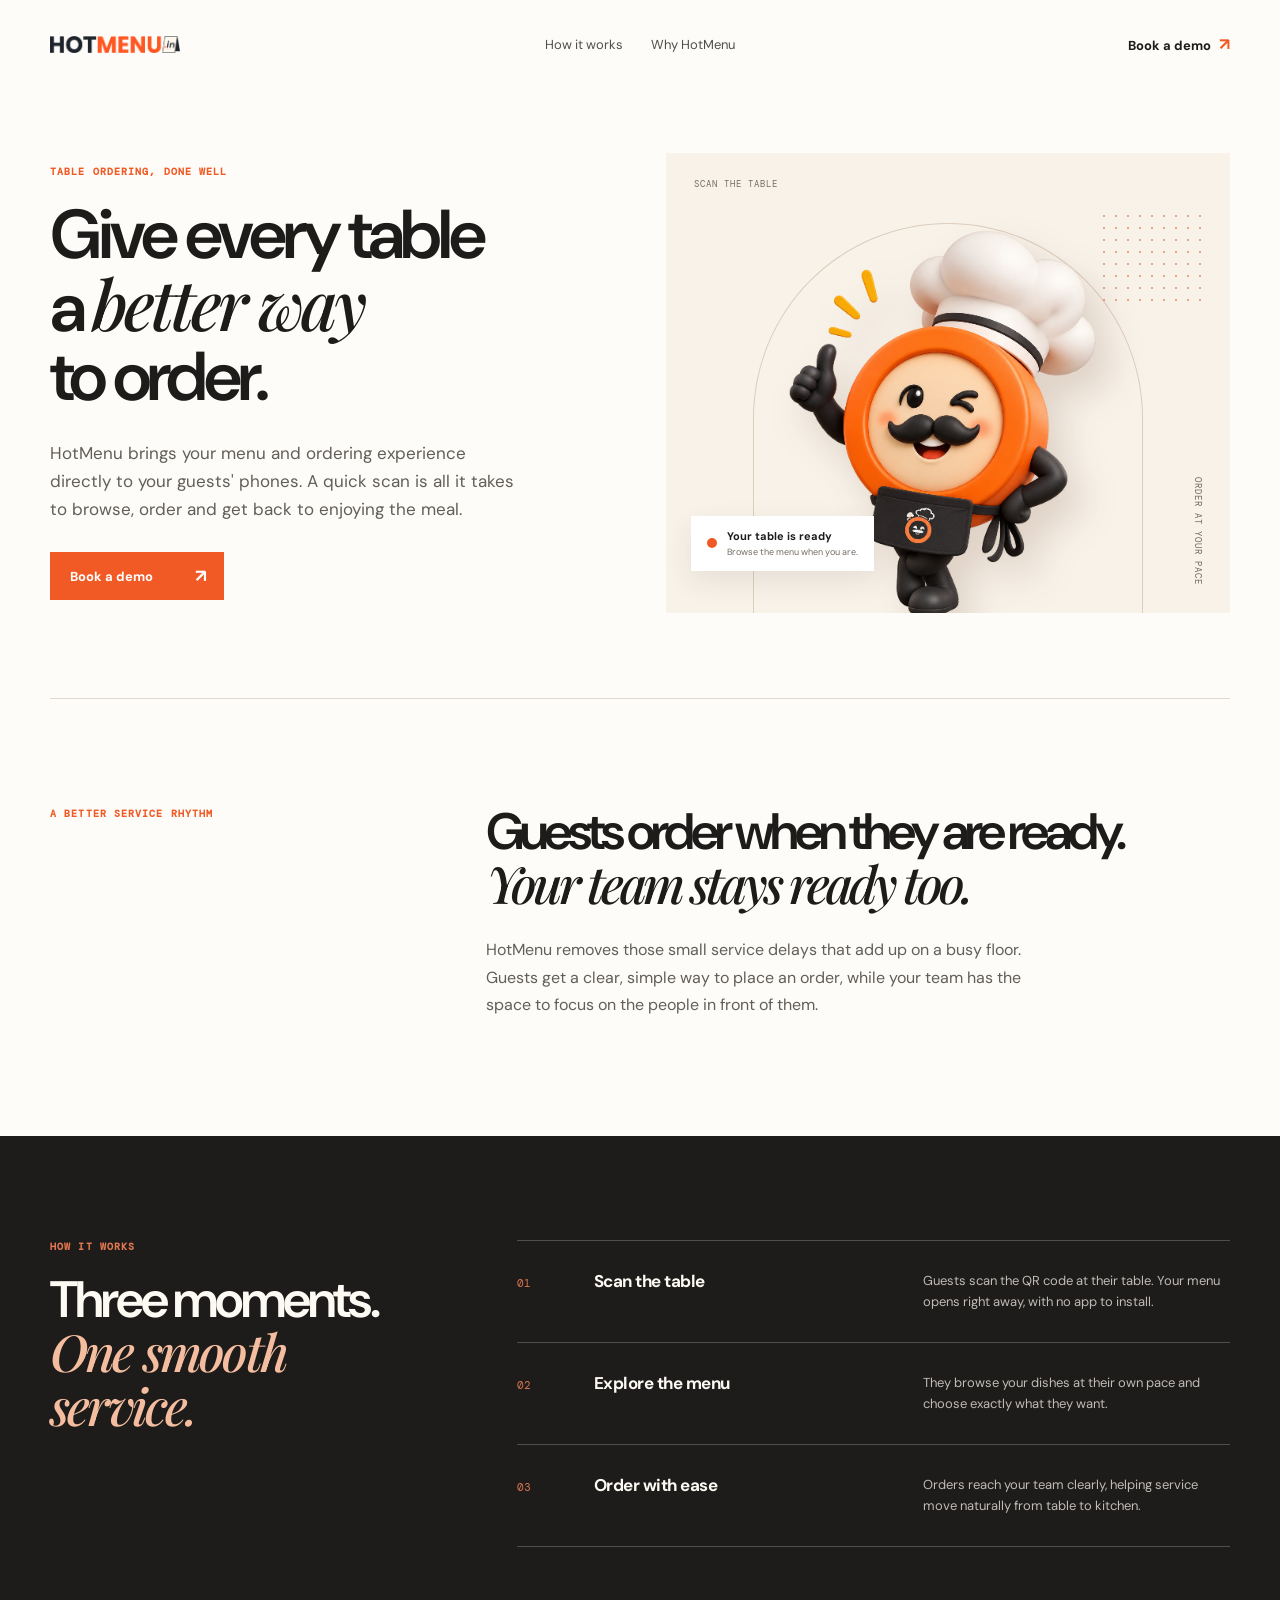
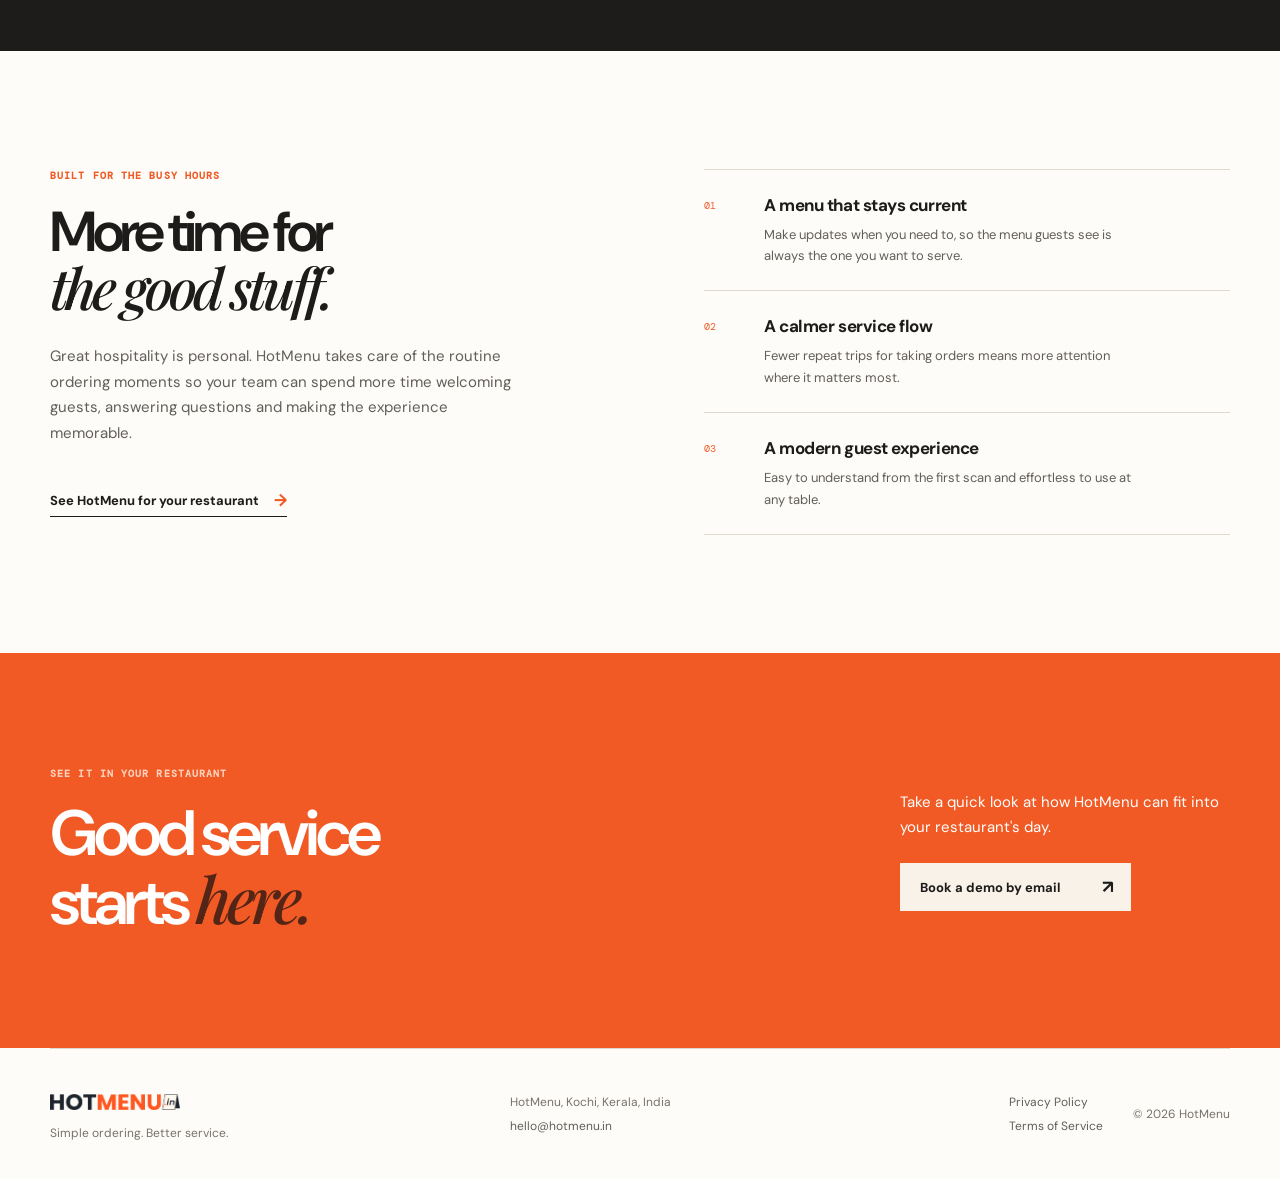
==== commit 08e50a21: "Added privacy policy and terms of service." ====
--- a/index.html
+++ b/index.html
@@ -117,19 +117,29 @@
         </div>
         <div class="closing-action">
           <p>Take a quick look at how HotMenu can fit into your restaurant's day.</p><a class="button button-cream"
-            href="https://api.whatsapp.com/send?text=Hi%20HotMenu%2C%20I%27d%20like%20to%20book%20a%20demo%20for%20my%20restaurant."
-            target="_blank" rel="noopener">Book a demo on WhatsApp <span>↗</span></a>
+            href="mailto:hello@hotmenu.in?subject=Book%20a%20HotMenu%20demo&amp;body=Hi%20HotMenu%2C%20I%27d%20like%20to%20book%20a%20demo%20for%20my%20restaurant.">Book
+            a demo by email <span>↗</span></a>
         </div>
       </div>
     </section>
   </main>
 
   <footer class="wrap">
-    <a class="wordmark" href="#top">
-      <span><img src="favicon_io/hotmenu.png" class="hotmenu_logo" alt="HOTMENU"></span>
-    </a>
-    <p>Simple ordering. Better service.</p>
-    <p>© <span id="year"></span> HotMenu</p>
+    <div class="footer-brand">
+      <a class="wordmark" href="#top" aria-label="HotMenu home">
+        <span><img src="favicon_io/hotmenu.png" class="hotmenu_logo" alt="HOTMENU"></span>
+      </a>
+      <p>Simple ordering. Better service.</p>
+    </div>
+    <div class="footer-contact">
+      <p>HotMenu, Kochi, Kerala, India</p>
+      <a href="mailto:hello@hotmenu.in">hello@hotmenu.in</a>
+    </div>
+    <nav class="footer-links" aria-label="Legal">
+      <a href="privacy-policy.html">Privacy Policy</a>
+      <a href="terms-of-service.html">Terms of Service</a>
+    </nav>
+    <p class="copyright">© <span id="year"></span> HotMenu</p>
   </footer>
   <script src="script.js"></script>
 </body>
--- a/styles.css
+++ b/styles.css
@@ -470,16 +470,102 @@
 }
 
 footer {
-    min-height: 105px;
-    display: flex;
+    min-height: 130px;
+    display: grid;
+    grid-template-columns: 1.1fr 1.2fr auto auto;
     align-items: center;
-    justify-content: space-between;
+    gap: 30px;
+    border-top: 1px solid var(--line);
     color: #77716a;
     font-size: 12px
 }
 
-footer p {
+footer p,
+footer a {
     margin: 0
+}
+
+.footer-brand p {
+    margin-top: 8px
+}
+
+.footer-contact,
+.footer-links {
+    display: grid;
+    gap: 8px
+}
+
+.footer-contact a,
+.footer-links a {
+    color: var(--soft-ink);
+    text-decoration: none
+}
+
+.footer-contact a:hover,
+.footer-links a:hover {
+    color: var(--orange-dark)
+}
+
+.footer-links {
+    justify-items: start
+}
+
+.copyright {
+    white-space: nowrap
+}
+
+.legal-page {
+    width: min(820px, calc(100% - 64px));
+    margin: 0 auto;
+    padding: 82px 0 110px
+}
+
+.legal-page h1 {
+    margin: 0 0 18px;
+    font-size: clamp(42px, 6vw, 68px);
+    line-height: 1;
+    letter-spacing: -3px;
+    font-weight: 600
+}
+
+.legal-updated {
+    color: var(--soft-ink);
+    font-size: 13px;
+    margin: 0 0 38px
+}
+
+.legal-intro {
+    color: var(--soft-ink);
+    font-size: 18px;
+    line-height: 1.7;
+    padding-bottom: 30px;
+    border-bottom: 1px solid var(--line)
+}
+
+.legal-content h2 {
+    margin: 38px 0 12px;
+    font-size: 22px;
+    letter-spacing: -.5px
+}
+
+.legal-content h3 {
+    margin: 24px 0 8px;
+    font-size: 16px
+}
+
+.legal-content p,
+.legal-content li {
+    color: var(--soft-ink);
+    font-size: 15px;
+    line-height: 1.75
+}
+
+.legal-content ul {
+    padding-left: 22px
+}
+
+.legal-content a {
+    color: var(--orange-dark)
 }
 
 @media(max-width:760px) {
@@ -591,16 +677,31 @@
     }
 
     footer {
-        min-height: 135px;
-        align-items: flex-start;
-        padding: 30px 0;
-        flex-wrap: wrap;
-        gap: 16px
-    }
-
-    footer p:nth-of-type(1) {
-        width: 100%;
-        order: 3
+        grid-template-columns: 1fr auto;
+        align-items: start;
+        padding: 28px 0;
+        gap: 24px 16px
+    }
+
+    .footer-contact {
+        grid-column: 1;
+        grid-row: 2
+    }
+
+    .footer-links {
+        grid-column: 2;
+        grid-row: 1 / span 2;
+        justify-self: end
+    }
+
+    .copyright {
+        grid-column: 1 / -1;
+        grid-row: 3
+    }
+
+    .legal-page {
+        width: min(100% - 40px, 580px);
+        padding: 58px 0 76px
     }
 }
 
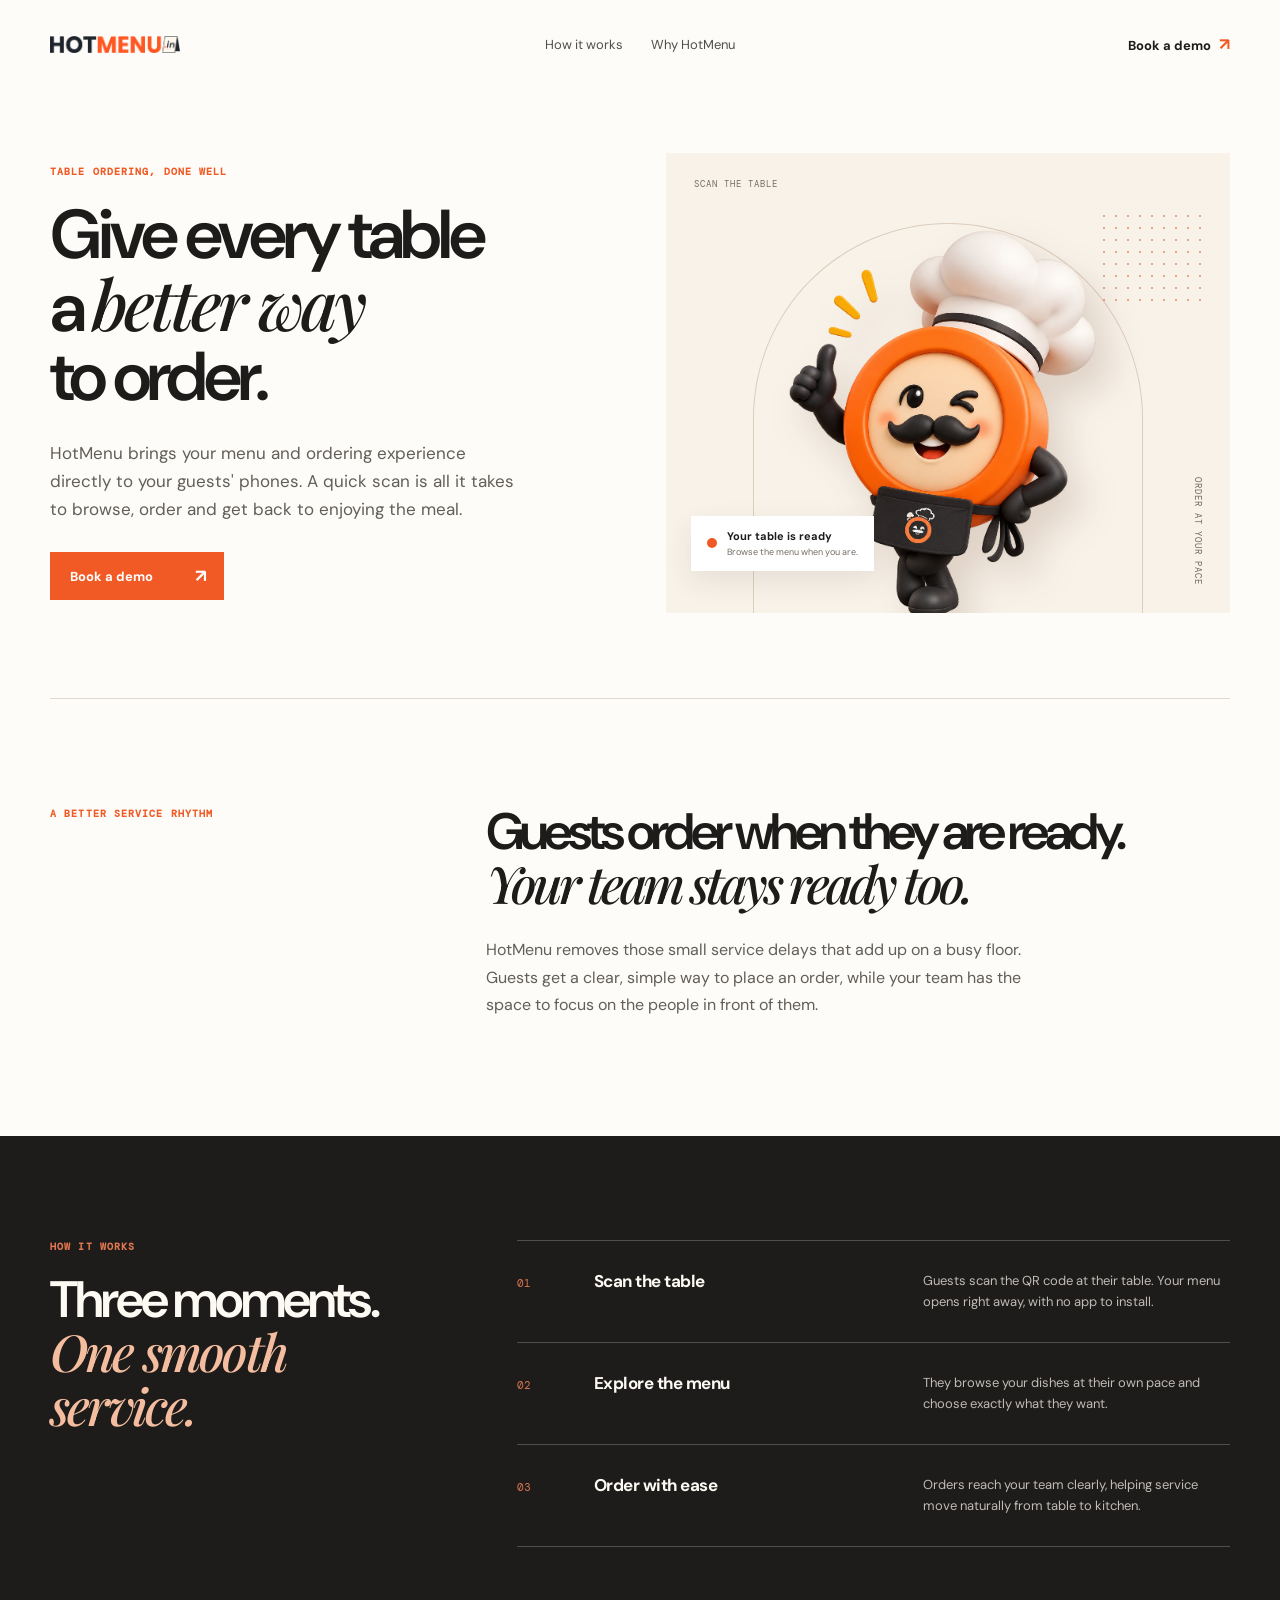
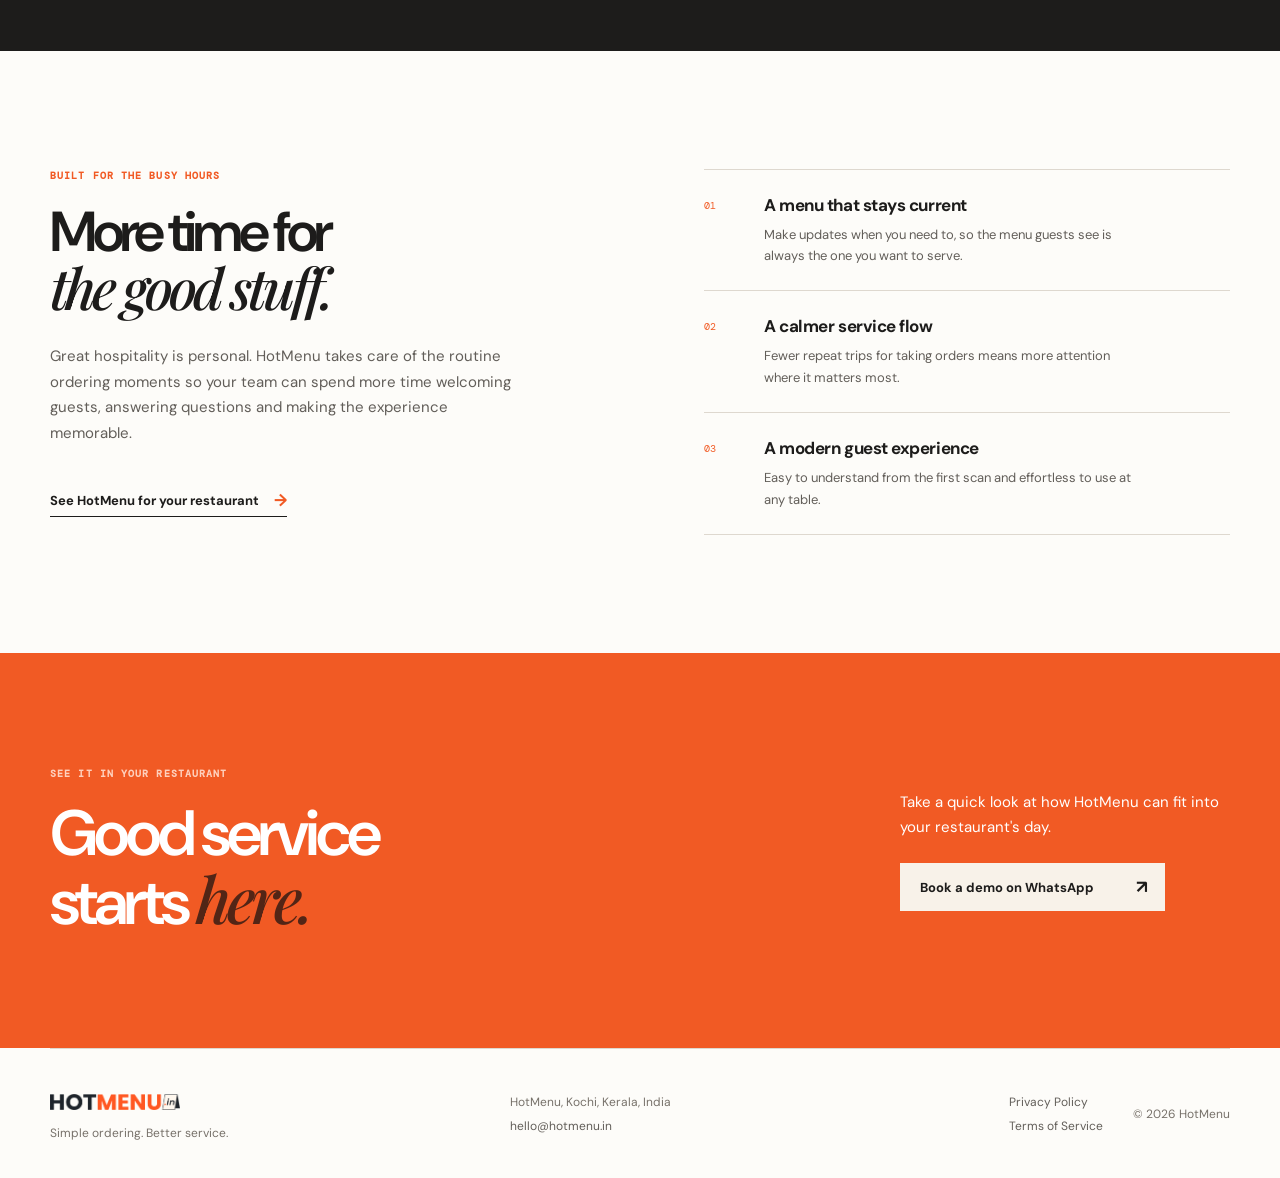
==== commit d4cafb3c: "feat(website): route demo requests to WhatsApp Co-authored-by: Copilot <223556219+Copilot@users.nore" ====
--- a/index.html
+++ b/index.html
@@ -23,7 +23,9 @@
       <a href="#how">How it works</a>
       <a href="#why">Why HotMenu</a>
     </nav>
-    <a class="nav-cta" href="#demo">Book a demo <span>↗</span></a>
+    <a class="nav-cta"
+      href="https://wa.me/918848078005?text=Hi%20HotMenu%20team%2C%20I%27d%20like%20to%20book%20a%20demo%20for%20my%20restaurant.">Book
+      a demo <span>↗</span></a>
   </header>
 
   <main id="top">
@@ -33,7 +35,9 @@
         <h1>Give every table<br />a <i>better way</i><br />to order.</h1>
         <p class="lede">HotMenu brings your menu and ordering experience directly to your guests' phones. A quick scan
           is all it takes to browse, order and get back to enjoying the meal.</p>
-        <a class="button" href="#demo">Book a demo <span>↗</span></a>
+        <a class="button"
+          href="https://wa.me/918848078005?text=Hi%20HotMenu%20team%2C%20I%27d%20like%20to%20book%20a%20demo%20for%20my%20restaurant.">Book
+          a demo <span>↗</span></a>
       </div>
       <div class="hero-art" aria-label="HotMenu chef mascot">
         <span class="art-label top">SCAN THE TABLE</span>
@@ -117,8 +121,8 @@
         </div>
         <div class="closing-action">
           <p>Take a quick look at how HotMenu can fit into your restaurant's day.</p><a class="button button-cream"
-            href="mailto:hello@hotmenu.in?subject=Book%20a%20HotMenu%20demo&amp;body=Hi%20HotMenu%2C%20I%27d%20like%20to%20book%20a%20demo%20for%20my%20restaurant.">Book
-            a demo by email <span>↗</span></a>
+            href="https://wa.me/918848078005?text=Hi%20HotMenu%20team%2C%20I%27d%20like%20to%20book%20a%20demo%20for%20my%20restaurant.">Book
+            a demo on WhatsApp <span>↗</span></a>
         </div>
       </div>
     </section>
